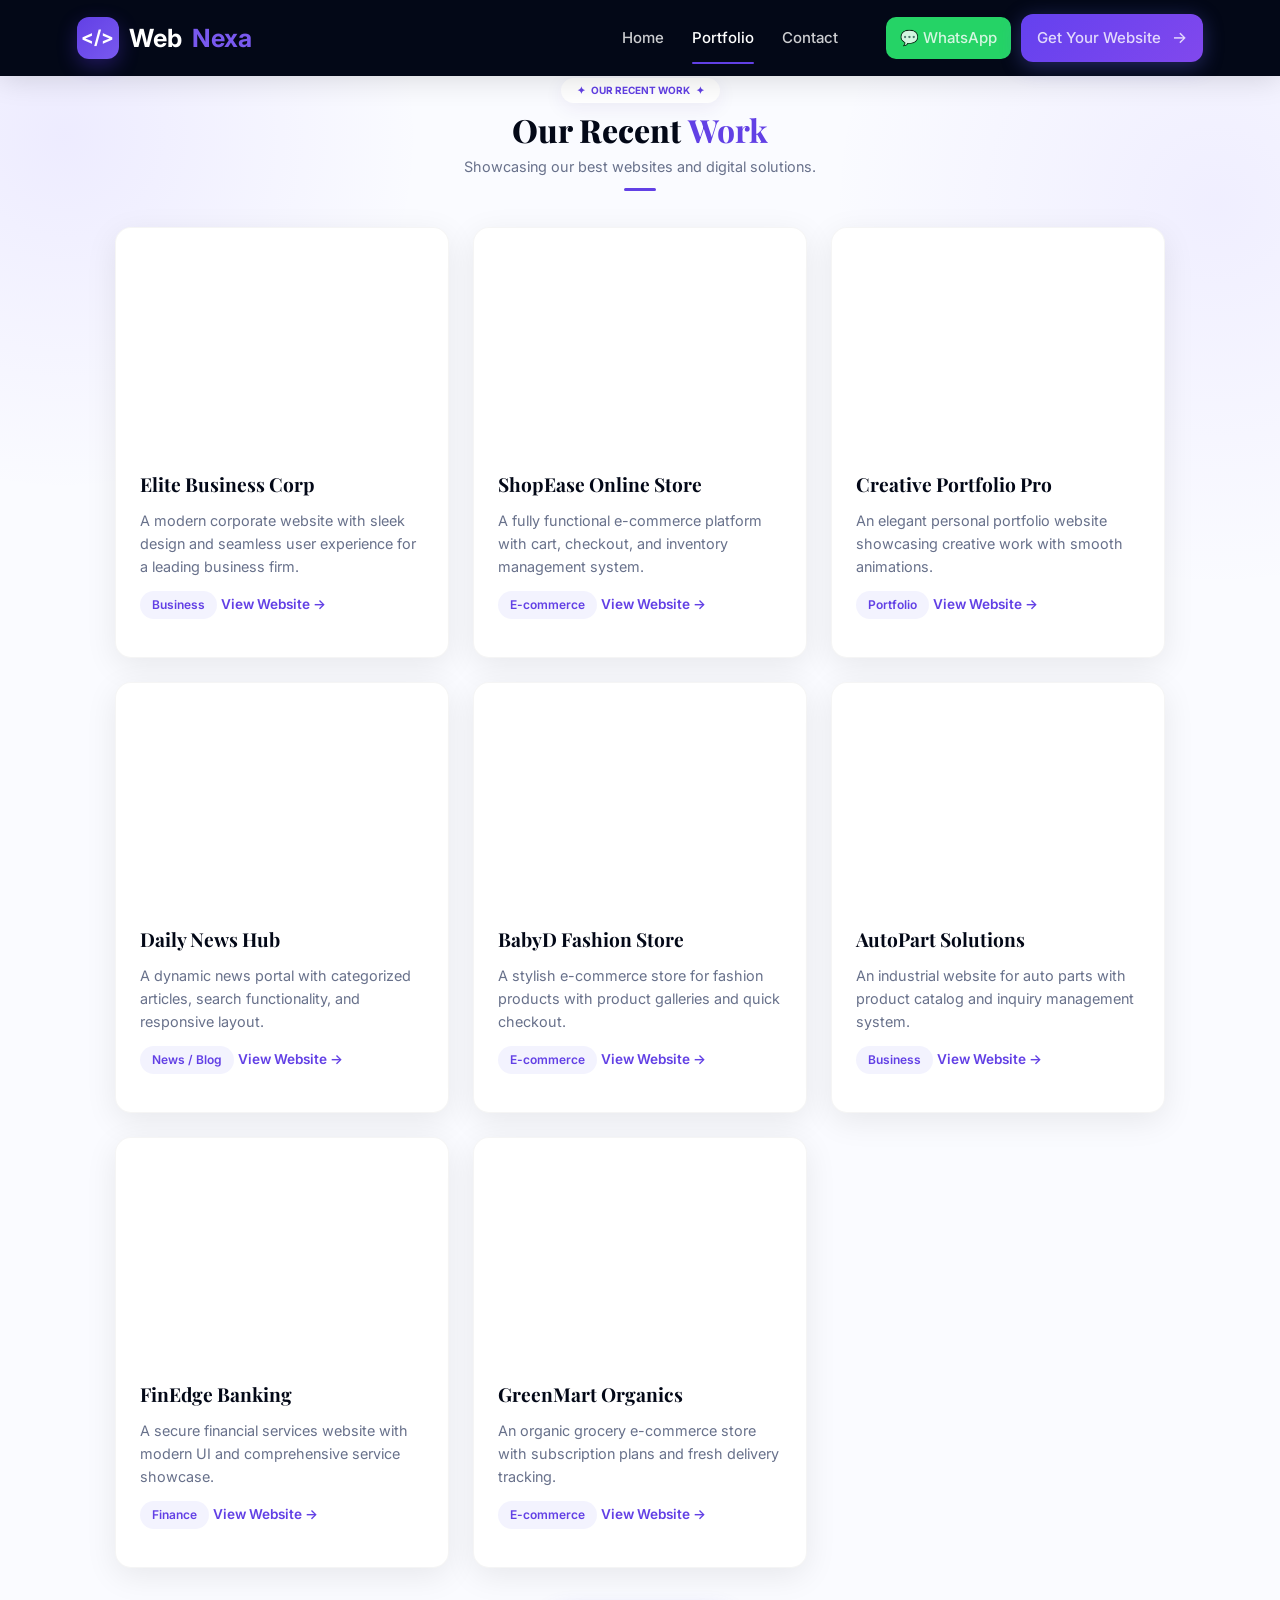
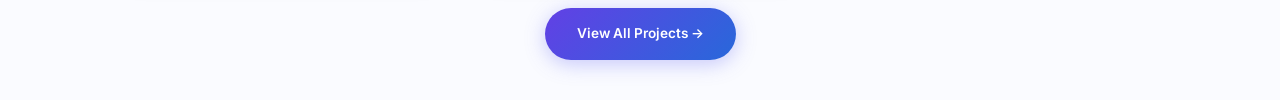
==== portfolio.html @ 361fc999 "Add pricing page and resolve conflicts" ====
<!DOCTYPE html>
<html lang="en">
<head>
    <meta charset="UTF-8">
    <meta name="viewport" content="width=device-width, initial-scale=1.0">
    <title>WebNexa — Portfolio</title>
    <link rel="stylesheet" href="css/home.css">
    <link rel="preconnect" href="https://fonts.googleapis.com">
    <link rel="preconnect" href="https://fonts.gstatic.com" crossorigin>
    <link href="https://fonts.googleapis.com/css2?family=Playfair+Display:wght@400;500;600;700;800;900&family=Inter:wght@300;400;500;600;700&display=swap" rel="stylesheet">
    <link rel="stylesheet" href="https://cdnjs.cloudflare.com/ajax/libs/font-awesome/6.5.1/css/all.min.css">
</head>
<body>

<!-- ================= NAVBAR ================= -->
<header class="navbar">
    <a href="index.html" class="logo" aria-label="WebNexa Home">
        <div class="logo-icon">&lt;/&gt;</div>
        <span class="logo-white">Web</span><span class="logo-purple">Nexa</span>
    </a>

    <button class="mobile-toggle" id="mobileToggle" aria-label="Toggle menu" aria-expanded="false">
        <span></span>
        <span></span>
        <span></span>
    </button>

    <nav aria-label="Main navigation" id="mainNav">
        <a href="index.html">Home</a>
        <a href="portfolio.html" class="active">Portfolio</a>
        <a href="index.html#contact">Contact</a>
        
        <div class="nav-actions">
            <a href="https://wa.me/923008932525" class="whatsapp-btn" target="_blank" rel="noopener noreferrer">💬 WhatsApp</a>
            <a href="requirements.html" class="talk-btn">Get Your Website <span>→</span></a>
        </div>
    </nav>
</header> 

<div class="mobile-bottom-bar">
    <a href="https://wa.me/923008932525" class="mobile-bar-btn whatsapp" target="_blank" rel="noopener noreferrer">💬 WhatsApp</a>
    <a href="requirements.html" class="mobile-bar-btn get-started">Get Started <span>→</span></a>
</div>

<!-- ================= PORTFOLIO ================= -->
<main class="portfolio-page" id="portfolio">

    <!-- ================= PORTFOLIO HERO ================= -->
    <section class="portfolio-hero">
        <div class="offer">
            <span>✦</span> OUR RECENT WORK <span>✦</span>
        </div>
        <h1>
            Our Recent <strong>Work</strong>
        </h1>
        <p>
            Showcasing our best websites and digital solutions.
        </p>
        <div class="heading-line"></div>
    </section>

    <!-- ================= PORTFOLIO GRID ================= -->
    <section class="portfolio-section">
        <div class="portfolio-grid">

            <!-- Project 1 -->
            <div class="portfolio-card">
                <div class="portfolio-image business-mockup">
                    <div class="site-homepage">
                        <div class="site-header">
                            <div class="site-logo-text"></div>
                            <div class="site-nav">
                                <span></span><span></span><span></span>
                            </div>
                        </div>
                        <div class="site-hero">
                            <div class="site-hero-tag"></div>
                            <div class="site-hero-title"></div>
                            <div class="site-hero-sub"></div>
                            <div class="site-hero-btns">
                                <div class="site-btn primary"></div>
                                <div class="site-btn outline"></div>
                            </div>
                        </div>
                        <div class="site-grid-3">
                            <div class="site-card">
                                <div class="site-card-icon"></div>
                                <div class="site-line"></div>
                                <div class="site-line short"></div>
                            </div>
                            <div class="site-card">
                                <div class="site-card-icon"></div>
                                <div class="site-line"></div>
                                <div class="site-line short"></div>
                            </div>
                            <div class="site-card">
                                <div class="site-card-icon"></div>
                                <div class="site-line"></div>
                                <div class="site-line short"></div>
                            </div>
                        </div>
                    </div>
                </div>
                <div class="portfolio-info">
                    <h3>Elite Business Corp</h3>
                    <p>A modern corporate website with sleek design and seamless user experience for a leading business firm.</p>
                    <span class="portfolio-category">Business</span>
                    <a href="#" class="portfolio-link-btn">View Website →</a>
                </div>
            </div>

            <!-- Project 2 -->
            <div class="portfolio-card">
                <div class="portfolio-image ecommerce-mockup">
                    <div class="site-homepage">
                        <div class="site-header">
                            <div class="site-logo-text"></div>
                            <div class="site-nav">
                                <span></span><span></span><span></span>
                            </div>
                        </div>
                        <div class="site-hero">
                            <div class="site-hero-tag"></div>
                            <div class="site-hero-title"></div>
                            <div class="site-hero-sub"></div>
                            <div class="site-hero-btns">
                                <div class="site-btn primary"></div>
                                <div class="site-btn outline"></div>
                            </div>
                        </div>
                        <div class="site-grid-3">
                            <div class="site-card">
                                <div class="site-card-icon"></div>
                                <div class="site-line"></div>
                                <div class="site-line short"></div>
                            </div>
                            <div class="site-card">
                                <div class="site-card-icon"></div>
                                <div class="site-line"></div>
                                <div class="site-line short"></div>
                            </div>
                            <div class="site-card">
                                <div class="site-card-icon"></div>
                                <div class="site-line"></div>
                                <div class="site-line short"></div>
                            </div>
                        </div>
                    </div>
                </div>
                <div class="portfolio-info">
                    <h3>ShopEase Online Store</h3>
                    <p>A fully functional e-commerce platform with cart, checkout, and inventory management system.</p>
                    <span class="portfolio-category">E-commerce</span>
                    <a href="#" class="portfolio-link-btn">View Website →</a>
                </div>
            </div>

            <!-- Project 3 -->
            <div class="portfolio-card">
                <div class="portfolio-image portfolio-mockup">
                    <div class="site-homepage">
                        <div class="site-header">
                            <div class="site-logo-text"></div>
                            <div class="site-nav">
                                <span></span><span></span><span></span>
                            </div>
                        </div>
                        <div class="site-hero">
                            <div class="site-hero-tag"></div>
                            <div class="site-hero-title"></div>
                            <div class="site-hero-sub"></div>
                            <div class="site-hero-btns">
                                <div class="site-btn primary"></div>
                                <div class="site-btn outline"></div>
                            </div>
                        </div>
                        <div class="site-grid-3">
                            <div class="site-card">
                                <div class="site-card-icon"></div>
                                <div class="site-line"></div>
                                <div class="site-line short"></div>
                            </div>
                            <div class="site-card">
                                <div class="site-card-icon"></div>
                                <div class="site-line"></div>
                                <div class="site-line short"></div>
                            </div>
                            <div class="site-card">
                                <div class="site-card-icon"></div>
                                <div class="site-line"></div>
                                <div class="site-line short"></div>
                            </div>
                        </div>
                    </div>
                </div>
                <div class="portfolio-info">
                    <h3>Creative Portfolio Pro</h3>
                    <p>An elegant personal portfolio website showcasing creative work with smooth animations.</p>
                    <span class="portfolio-category">Portfolio</span>
                    <a href="#" class="portfolio-link-btn">View Website →</a>
                </div>
            </div>

            <!-- Project 4 -->
            <div class="portfolio-card">
                <div class="portfolio-image news-mockup">
                    <div class="site-homepage">
                        <div class="site-header">
                            <div class="site-logo-text"></div>
                            <div class="site-nav">
                                <span></span><span></span><span></span>
                            </div>
                        </div>
                        <div class="site-hero">
                            <div class="site-hero-tag"></div>
                            <div class="site-hero-title"></div>
                            <div class="site-hero-sub"></div>
                            <div class="site-hero-btns">
                                <div class="site-btn primary"></div>
                                <div class="site-btn outline"></div>
                            </div>
                        </div>
                        <div class="site-grid-3">
                            <div class="site-card">
                                <div class="site-card-icon"></div>
                                <div class="site-line"></div>
                                <div class="site-line short"></div>
                            </div>
                            <div class="site-card">
                                <div class="site-card-icon"></div>
                                <div class="site-line"></div>
                                <div class="site-line short"></div>
                            </div>
                            <div class="site-card">
                                <div class="site-card-icon"></div>
                                <div class="site-line"></div>
                                <div class="site-line short"></div>
                            </div>
                        </div>
                    </div>
                </div>
                <div class="portfolio-info">
                    <h3>Daily News Hub</h3>
                    <p>A dynamic news portal with categorized articles, search functionality, and responsive layout.</p>
                    <span class="portfolio-category">News / Blog</span>
                    <a href="#" class="portfolio-link-btn">View Website →</a>
                </div>
            </div>

            <!-- Project 5 -->
            <div class="portfolio-card">
                <div class="portfolio-image store-mockup">
                    <div class="site-homepage">
                        <div class="site-header">
                            <div class="site-logo-text"></div>
                            <div class="site-nav">
                                <span></span><span></span><span></span>
                            </div>
                        </div>
                        <div class="site-hero">
                            <div class="site-hero-tag"></div>
                            <div class="site-hero-title"></div>
                            <div class="site-hero-sub"></div>
                            <div class="site-hero-btns">
                                <div class="site-btn primary"></div>
                                <div class="site-btn outline"></div>
                            </div>
                        </div>
                        <div class="site-grid-3">
                            <div class="site-card">
                                <div class="site-card-icon"></div>
                                <div class="site-line"></div>
                                <div class="site-line short"></div>
                            </div>
                            <div class="site-card">
                                <div class="site-card-icon"></div>
                                <div class="site-line"></div>
                                <div class="site-line short"></div>
                            </div>
                            <div class="site-card">
                                <div class="site-card-icon"></div>
                                <div class="site-line"></div>
                                <div class="site-line short"></div>
                            </div>
                        </div>
                    </div>
                </div>
                <div class="portfolio-info">
                    <h3>BabyD Fashion Store</h3>
                    <p>A stylish e-commerce store for fashion products with product galleries and quick checkout.</p>
                    <span class="portfolio-category">E-commerce</span>
                    <a href="#" class="portfolio-link-btn">View Website →</a>
                </div>
            </div>

            <!-- Project 6 -->
            <div class="portfolio-card">
                <div class="portfolio-image carpart-mockup">
                    <div class="site-homepage">
                        <div class="site-header">
                            <div class="site-logo-text"></div>
                            <div class="site-nav">
                                <span></span><span></span><span></span>
                            </div>
                        </div>
                        <div class="site-hero">
                            <div class="site-hero-tag"></div>
                            <div class="site-hero-title"></div>
                            <div class="site-hero-sub"></div>
                            <div class="site-hero-btns">
                                <div class="site-btn primary"></div>
                                <div class="site-btn outline"></div>
                            </div>
                        </div>
                        <div class="site-grid-3">
                            <div class="site-card">
                                <div class="site-card-icon"></div>
                                <div class="site-line"></div>
                                <div class="site-line short"></div>
                            </div>
                            <div class="site-card">
                                <div class="site-card-icon"></div>
                                <div class="site-line"></div>
                                <div class="site-line short"></div>
                            </div>
                            <div class="site-card">
                                <div class="site-card-icon"></div>
                                <div class="site-line"></div>
                                <div class="site-line short"></div>
                            </div>
                        </div>
                    </div>
                </div>
                <div class="portfolio-info">
                    <h3>AutoPart Solutions</h3>
                    <p>An industrial website for auto parts with product catalog and inquiry management system.</p>
                    <span class="portfolio-category">Business</span>
                    <a href="#" class="portfolio-link-btn">View Website →</a>
                </div>
            </div>

            <!-- Project 7 -->
            <div class="portfolio-card">
                <div class="portfolio-image business-mockup">
                    <div class="site-homepage">
                        <div class="site-header">
                            <div class="site-logo-text"></div>
                            <div class="site-nav">
                                <span></span><span></span><span></span>
                            </div>
                        </div>
                        <div class="site-hero">
                            <div class="site-hero-tag"></div>
                            <div class="site-hero-title"></div>
                            <div class="site-hero-sub"></div>
                            <div class="site-hero-btns">
                                <div class="site-btn primary"></div>
                                <div class="site-btn outline"></div>
                            </div>
                        </div>
                        <div class="site-grid-3">
                            <div class="site-card">
                                <div class="site-card-icon"></div>
                                <div class="site-line"></div>
                                <div class="site-line short"></div>
                            </div>
                            <div class="site-card">
                                <div class="site-card-icon"></div>
                                <div class="site-line"></div>
                                <div class="site-line short"></div>
                            </div>
                            <div class="site-card">
                                <div class="site-card-icon"></div>
                                <div class="site-line"></div>
                                <div class="site-line short"></div>
                            </div>
                        </div>
                    </div>
                </div>
                <div class="portfolio-info">
                    <h3>FinEdge Banking</h3>
                    <p>A secure financial services website with modern UI and comprehensive service showcase.</p>
                    <span class="portfolio-category">Finance</span>
                    <a href="#" class="portfolio-link-btn">View Website →</a>
                </div>
            </div>

            <!-- Project 8 -->
            <div class="portfolio-card">
                <div class="portfolio-image ecommerce-mockup">
                    <div class="site-homepage">
                        <div class="site-header">
                            <div class="site-logo-text"></div>
                            <div class="site-nav">
                                <span></span><span></span><span></span>
                            </div>
                        </div>
                        <div class="site-hero">
                            <div class="site-hero-tag"></div>
                            <div class="site-hero-title"></div>
                            <div class="site-hero-sub"></div>
                            <div class="site-hero-btns">
                                <div class="site-btn primary"></div>
                                <div class="site-btn outline"></div>
                            </div>
                        </div>
                        <div class="site-grid-3">
                            <div class="site-card">
                                <div class="site-card-icon"></div>
                                <div class="site-line"></div>
                                <div class="site-line short"></div>
                            </div>
                            <div class="site-card">
                                <div class="site-card-icon"></div>
                                <div class="site-line"></div>
                                <div class="site-line short"></div>
                            </div>
                            <div class="site-card">
                                <div class="site-card-icon"></div>
                                <div class="site-line"></div>
                                <div class="site-line short"></div>
                            </div>
                        </div>
                    </div>
                </div>
                <div class="portfolio-info">
                    <h3>GreenMart Organics</h3>
                    <p>An organic grocery e-commerce store with subscription plans and fresh delivery tracking.</p>
                    <span class="portfolio-category">E-commerce</span>
                    <a href="#" class="portfolio-link-btn">View Website →</a>
                </div>
            </div>

        </div>

        <!-- ================= VIEW ALL PROJECTS ================= -->
        <div class="view-all-wrapper">
            <a href="#" class="view-all-btn">View All Projects →</a>
        </div>
    </section>

</main>

<script>
    const mobileToggle = document.getElementById('mobileToggle');
    const mainNav = document.getElementById('mainNav');
    
    if (mobileToggle && mainNav) {
        mobileToggle.addEventListener('click', function() {
            const isOpen = mainNav.classList.toggle('open');
            mobileToggle.classList.toggle('active');
            mobileToggle.setAttribute('aria-expanded', String(isOpen));
            document.body.classList.toggle('menu-open', isOpen);
        });
        
        mainNav.querySelectorAll('a').forEach(function(link) {
            link.addEventListener('click', function() {
                mainNav.classList.remove('open');
                mobileToggle.classList.remove('active');
                mobileToggle.setAttribute('aria-expanded', 'false');
                document.body.classList.remove('menu-open');
            });
        });
        
        document.addEventListener('keydown', function(e) {
            if (e.key === 'Escape' && mainNav.classList.contains('open')) {
                mainNav.classList.remove('open');
                mobileToggle.classList.remove('active');
                mobileToggle.setAttribute('aria-expanded', 'false');
                document.body.classList.remove('menu-open');
            }
        });
    }
</script>

</body>
</html>
---- css/home.css ----
/* ================= RESET ================= */
* {
    margin: 0;
    padding: 0;
    box-sizing: border-box;
}

:root {
    --primary: #030817;
    --primary-light: #0f2847;
    --purple: #6240e5;
    --purple-light: #7959ef;
    --blue: #2868da;
    --blue-light: #48cae4;
    --green: #2bb26a;
    --green-light: #34d399;
    --orange: #f28b19;
    --orange-light: #fbbf24;
    --white: #ffffff;
    --off-white: #f8f9fa;
    --text: #10172d;
    --text-light: #68718b;
    --text-muted: #adb5bd;
    --bg: #f9faff;
    --card-bg: rgba(255, 255, 255, 0.85);
    --shadow: 0 8px 32px rgba(0, 0, 0, 0.08);
    --shadow-lg: 0 20px 60px rgba(0, 0, 0, 0.12);
    --radius: 16px;
    --radius-sm: 10px;
    --transition: all 0.3s cubic-bezier(0.4, 0, 0.2, 1);
    --font-heading: 'Playfair Display', Georgia, serif;
    --font-body: 'Inter', -apple-system, BlinkMacSystemFont, sans-serif;
}

html {
    scroll-behavior: smooth;
    scroll-padding-top: 76px;
}

body {
    font-family: var(--font-body);
    color: var(--text);
    background: var(--bg);
    line-height: 1.7;
    overflow-x: hidden;
    -webkit-font-smoothing: antialiased;
}

/* ================= NAVBAR ================= */
.navbar {
    position: fixed;
    top: 0;
    left: 0;
    right: 0;
    z-index: 1000;
    height: 76px;
    background: var(--primary);
    display: flex;
    align-items: center;
    justify-content: space-between;
    padding: 0 6%;
    box-shadow: 0 2px 30px rgba(0, 0, 0, 0.15);
}

.logo {
    display: flex;
    align-items: center;
    font-size: 25px;
    font-weight: 700;
    color: var(--white);
    text-decoration: none;
    gap: 10px;
}

.logo-icon {
    width: 42px;
    height: 42px;
    border-radius: 12px;
    display: flex;
    align-items: center;
    justify-content: center;
    color: var(--white);
    font-size: 19px;
    font-weight: 700;
    background: linear-gradient(135deg, var(--purple), var(--purple-light));
    box-shadow: 0 7px 20px rgba(100, 60, 255, 0.3);
}

.logo-white {
    color: var(--white);
}

.logo-purple {
    color: var(--purple-light);
}

.navbar nav {
    display: flex;
    align-items: center;
    gap: 28px;
    height: 100%;
}

.navbar nav a {
    position: relative;
    height: 100%;
    display: flex;
    align-items: center;
    color: rgba(255, 255, 255, 0.8);
    text-decoration: none;
    font-size: 15px;
    font-weight: 500;
    transition: var(--transition);
}

.navbar nav a:hover,
.navbar nav a.active {
    color: var(--white);
}

.navbar nav a.active::after {
    content: '';
    position: absolute;
    bottom: 12px;
    left: 0;
    width: 100%;
    height: 2px;
    background: var(--purple);
    border-radius: 2px;
}

.talk-btn {
    display: inline-flex;
    align-items: center;
    gap: 6px;
    border: none;
    padding: 10px 16px;
    border-radius: 12px;
    color: var(--white);
    background: linear-gradient(135deg, #6441ef, #8148ed);
    font-size: 13px;
    font-weight: 600;
    cursor: pointer;
    text-decoration: none;
    transition: var(--transition);
    box-shadow: 0 4px 20px rgba(99, 102, 241, 0.35);
}

.talk-btn:hover {
    transform: translateY(-2px);
    box-shadow: 0 8px 30px rgba(99, 102, 241, 0.5);
}

.talk-btn span {
    font-size: 16px;
    margin-left: 5px;
}

.mobile-toggle {
    display: none;
    flex-direction: column;
    justify-content: center;
    gap: 5px;
    width: 30px;
    height: 30px;
    background: none;
    border: none;
    cursor: pointer;
    padding: 0;
    z-index: 1001;
}

.mobile-toggle span {
    display: block;
    width: 100%;
    height: 2px;
    background: var(--white);
    border-radius: 2px;
    transition: var(--transition);
}

.mobile-toggle.active span:nth-child(1) {
    transform: rotate(45deg) translate(5px, 5px);
}

.mobile-toggle.active span:nth-child(2) {
    opacity: 0;
}

.mobile-toggle.active span:nth-child(3) {
    transform: rotate(-45deg) translate(5px, -5px);
}

.nav-actions {
    display: flex;
    align-items: center;
    gap: 10px;
    margin-left: 20px;
}

.whatsapp-btn {
    display: inline-flex;
    align-items: center;
    gap: 5px;
    padding: 8px 14px;
    border-radius: 10px;
    color: var(--white);
    background: #25D366;
    font-size: 13px;
    font-weight: 600;
    text-decoration: none;
    transition: var(--transition);
}

.whatsapp-btn:hover {
    background: #1ebc57;
    transform: translateY(-2px);
}

/* ================= HOME / HERO ================= */
.home {
    min-height: calc(100vh - 76px);
    padding: 15px 9% 20px;
    background:
        radial-gradient(circle at 5% 8%, rgba(110, 80, 255, .09), transparent 18%),
        radial-gradient(circle at 95% 12%, rgba(120, 90, 255, .08), transparent 20%),
        #fafbff;
}

/* ================= HERO TITLE ================= */
.hero-title {
    text-align: center;
    margin-bottom: 16px;
    padding: 60px 0 20px;
}

.offer {
    display: inline-block;
    padding: 4px 12px;
    border-radius: 20px;
    background: var(--white);
    color: var(--purple);
    font-size: 10px;
    font-weight: bold;
    box-shadow: 0 5px 20px rgba(50, 30, 130, .07);
    margin-bottom: 8px;
}

.offer span {
    margin: 0 4px;
}

.hero-title h1 {
    font-family: var(--font-heading);
    font-size: clamp(1.4rem, 3vw, 2rem);
    font-weight: 800;
    color: var(--primary);
    line-height: 1.2;
    margin-bottom: 6px;
}

.hero-title h1 strong {
    color: var(--purple);
}

.hero-title p {
    color: var(--text-light);
    font-size: 0.9rem;
    max-width: 450px;
    margin: 0 auto;
}

.heading-line {
    width: 32px;
    height: 3px;
    background: var(--purple);
    margin: 8px auto 0;
    border-radius: 10px;
}

/* ================= TIMELINE ================= */
.timeline {
    max-width: 1080px;
    margin: auto;
    position: relative;
    padding-bottom: 20px;
}

.timeline::before {
    content: '';
    position: absolute;
    top: 0;
    bottom: 0;
    left: 50%;
    width: 2px;
    background: #e1e3ef;
    transform: translateX(-50%);
}

/* ================= SERVICE ROW ================= */
.service-row {
    min-height: 120px;
    display: grid;
    grid-template-columns: 1fr 1fr;
    align-items: center;
    position: relative;
    border-bottom: 1px solid #e5e7ef;
}

.service-row:last-child {
    border-bottom: none;
}

/* ================= VISUAL SIDE ================= */
.visual {
    height: 110px;
    display: flex;
    align-items: center;
    justify-content: center;
    position: relative;
    margin: 6px 25px;
    border-radius: 60px;
}

.purple-visual {
    background: linear-gradient(135deg, #f1edff, #ebe7ff);
}

.blue-visual {
    background: linear-gradient(135deg, #eef5ff, #e9efff);
}

.green-visual {
    background: linear-gradient(135deg, #edfaf3, #e6f8ee);
}

.orange-visual {
    background: linear-gradient(135deg, #fff5e9, #fff0df);
}

/* ================= SERVICE TEXT ================= */
.service-text {
    padding: 15px 25px;
}

.number {
    display: block;
    font-size: 13px;
    font-weight: bold;
    margin-bottom: 4px;
}

.purple {
    color: var(--purple);
}

.blue {
    color: var(--blue);
}

.green {
    color: var(--green);
}

.orange {
    color: var(--orange);
}

.service-text h2 {
    font-family: var(--font-heading);
    font-size: clamp(1.1rem, 2vw, 1.3rem);
    font-weight: 700;
    color: var(--primary);
    margin-bottom: 4px;
}

.service-text p {
    max-width: 380px;
    color: var(--text-light);
    font-size: 0.85rem;
    line-height: 1.6;
    margin-bottom: 8px;
}

/* ================= TAGS ================= */
.tags {
    display: flex;
    flex-wrap: wrap;
    gap: 6px;
}

.tags span {
    padding: 4px 8px;
    border-radius: 6px;
    background: #f0edff;
    color: var(--purple);
    font-size: 0.7rem;
    font-weight: 600;
}

.blue-tags span {
    background: #edf4ff;
    color: var(--blue);
}

.green-tags span {
    background: #eaf8ef;
    color: var(--green);
}

.orange-tags span {
    background: #fff2e4;
    color: var(--orange);
}

/* ================= CENTER ICONS ================= */
.timeline-icon {
    position: absolute;
    left: 50%;
    top: 50%;
    transform: translate(-50%, -50%);
    width: 44px;
    height: 44px;
    border-radius: 50%;
    display: flex;
    align-items: center;
    justify-content: center;
    color: var(--white);
    font-size: 16px;
    border: 5px solid #fafbff;
    z-index: 5;
}

.purple-icon {
    background: var(--purple);
    box-shadow: 0 0 0 2px #d9d1ff;
}

.blue-icon {
    background: var(--blue);
}

.green-icon {
    background: var(--green);
}

.orange-icon {
    background: var(--orange);
}

/* ================= LAPTOP ILLUSTRATION ================= */
.laptop {
    width: 140px;
    height: 80px;
    position: relative;
    background: #10162d;
    border: 5px solid var(--purple-light);
    border-radius: 8px;
    transform: perspective(500px) rotateX(2deg);
    box-shadow: 0 10px 20px rgba(65, 40, 150, 0.22);
}

.screen {
    padding: 10px;
}

.line {
    height: 4px;
    margin-bottom: 6px;
    border-radius: 4px;
    background: var(--orange-light);
}

.line.yellow {
    width: 50px;
}

.line.purple-line {
    width: 85px;
    background: var(--purple-light);
}

.line.white-line {
    width: 70px;
    background: #c2c6d9;
}

.line.small {
    width: 40px;
}

.laptop-base {
    position: absolute;
    width: 155px;
    height: 7px;
    left: -14px;
    bottom: -14px;
    background: #5e38c8;
    border-radius: 6px;
}

.react-icon {
    position: absolute;
    right: -25px;
    top: -22px;
    width: 34px;
    height: 34px;
    display: flex;
    align-items: center;
    justify-content: center;
    border-radius: 7px;
    background: var(--purple);
    color: var(--white);
    font-size: 18px;
    box-shadow: 0 5px 12px rgba(80, 45, 200, 0.25);
}

.js-icon {
    position: absolute;
    right: -14px;
    bottom: -18px;
    width: 28px;
    height: 28px;
    display: flex;
    align-items: center;
    justify-content: center;
    background: var(--orange-light);
    color: #222;
    font-weight: bold;
    border-radius: 6px;
    font-size: 10px;
}

/* ================= API ILLUSTRATION ================= */
.api-card {
    width: 80px;
    height: 80px;
    background: var(--white);
    border-radius: 10px;
    display: flex;
    flex-direction: column;
    justify-content: center;
    align-items: center;
    box-shadow: 0 8px 20px rgba(70, 90, 150, 0.15);
    z-index: 2;
}

.api-title {
    font-size: 18px;
    font-weight: bold;
    color: var(--purple);
    margin-bottom: 6px;
}

.api-line {
    width: 45px;
    height: 4px;
    background: #e4e6f2;
    border-radius: 4px;
    margin: 2px;
}

.api-line.short {
    width: 30px;
}

.api-cloud {
    position: absolute;
    width: 32px;
    height: 32px;
    display: flex;
    align-items: center;
    justify-content: center;
    background: var(--white);
    border-radius: 8px;
    color: var(--blue);
    box-shadow: 0 6px 15px rgba(70, 90, 150, 0.12);
    z-index: 3;
    font-size: 0.9rem;
}

.cloud-one {
    left: 24%;
    top: 20%;
}

.cloud-two {
    left: 24%;
    bottom: 20%;
}

.cloud-three {
    right: 24%;
    top: 20%;
}

.cloud-four {
    right: 24%;
    bottom: 20%;
}

/* ================= SECURITY ILLUSTRATION ================= */
.security-window {
    width: 160px;
    height: 90px;
    position: relative;
    background: var(--white);
    border-radius: 6px;
    box-shadow: 0 8px 20px rgba(40, 120, 75, 0.12);
}

.window-top {
    height: 20px;
    background: #dff2e7;
    border-radius: 6px 6px 0 0;
    display: flex;
    align-items: center;
    gap: 4px;
    padding-left: 7px;
}

.window-top i {
    width: 5px;
    height: 5px;
    border-radius: 50%;
    background: #4fc485;
}

.window-content {
    width: 60px;
    height: 35px;
    margin: 16px;
    border-radius: 4px;
    background: #eaf7ef;
}

.shield {
    position: absolute;
    width: 70px;
    height: 80px;
    right: 22px;
    top: 16px;
    background: linear-gradient(145deg, #6ddd9d, #20a961);
    clip-path: polygon(50% 0%, 90% 17%, 84% 65%, 50% 100%, 16% 65%, 10% 17%);
    display: flex;
    align-items: center;
    justify-content: center;
    font-size: 22px;
    box-shadow: 0 8px 20px rgba(30, 170, 100, 0.2);
}

.check {
    position: absolute;
    right: 4px;
    bottom: 5px;
    width: 26px;
    height: 26px;
    border-radius: 50%;
    display: flex;
    align-items: center;
    justify-content: center;
    background: #3dc77a;
    color: var(--white);
    font-weight: bold;
    font-size: 0.85rem;
}

/* ================= SERVER ILLUSTRATION ================= */
.server-box {
    display: flex;
    flex-direction: column;
    gap: 5px;
    width: 90px;
}

.server {
    height: 18px;
    border-radius: 4px;
    background: linear-gradient(90deg, #e39a50, #f2b36c);
    box-shadow: 0 3px 8px rgba(200, 120, 40, 0.15);
}

.growth-arrow {
    position: absolute;
    right: 18%;
    bottom: 20%;
    font-size: 32px;
    color: var(--orange);
    font-weight: bold;
}

.cloud {
    position: absolute;
    top: 15%;
    right: 22%;
    font-size: 32px;
    color: var(--orange-light);
}

/* ================= CTA ================= */
.cta {
    max-width: 1080px;
    min-height: 70px;
    margin: 10px auto 0;
    padding: 14px 40px;
    border-radius: 14px;
    display: flex;
    align-items: center;
    justify-content: space-between;
    color: var(--white);
    background:
        radial-gradient(circle at 10% 50%, rgba(125, 80, 255, 0.5), transparent 25%),
        linear-gradient(100deg, #11184d, #4927bd);
    box-shadow: 0 8px 25px rgba(45, 25, 130, 0.2);
}

.cta-left {
    display: flex;
    align-items: center;
    gap: 14px;
}

.rocket {
    width: 40px;
    height: 40px;
    border-radius: 50%;
    display: flex;
    align-items: center;
    justify-content: center;
    background: var(--purple);
    font-size: 18px;
}

.cta h3 {
    font-family: var(--font-heading);
    font-size: 1.1rem;
    margin-bottom: 2px;
}

.cta p {
    font-size: 0.85rem;
    color: rgba(255, 255, 255, 0.7);
}

.cta .talk-btn {
    background: var(--white);
    color: var(--primary);
    font-weight: bold;
    box-shadow: none;
    padding: 10px 18px;
    font-size: 12px;
}

.cta .talk-btn:hover {
    transform: translateY(-2px);
    box-shadow: 0 6px 20px rgba(0, 0, 0, 0.15);
}

/* ================= FOOTER ================= */
.footer {
    background: var(--primary);
    color: rgba(255, 255, 255, 0.7);
    padding: 40px 0 0;
    margin-top: 40px;
}

.footer-grid {
    max-width: 1200px;
    margin: 0 auto;
    padding: 0 24px;
    display: grid;
    grid-template-columns: 1fr;
    gap: 24px;
    padding-bottom: 32px;
}

.footer-brand .logo {
    margin-bottom: 10px;
}

.footer-desc {
    font-size: 0.85rem;
    line-height: 1.6;
    margin-bottom: 12px;
}

.footer-social {
    display: flex;
    gap: 8px;
}

.footer-social a {
    width: 32px;
    height: 32px;
    border-radius: 50%;
    background: rgba(255, 255, 255, 0.08);
    display: flex;
    align-items: center;
    justify-content: center;
    color: rgba(255, 255, 255, 0.6);
    transition: var(--transition);
    text-decoration: none;
    font-size: 0.85rem;
}

.footer-social a:hover {
    background: var(--purple);
    color: var(--white);
    transform: translateY(-2px);
}

.footer-links h4,
.footer-contact h4 {
    color: var(--white);
    font-size: 0.95rem;
    margin-bottom: 14px;
    font-family: var(--font-body);
    font-weight: 600;
}

.footer-links ul {
    list-style: none;
}

.footer-links li {
    margin-bottom: 6px;
}

.footer-links a {
    font-size: 0.85rem;
    color: rgba(255, 255, 255, 0.7);
    text-decoration: none;
    transition: var(--transition);
}

.footer-links a:hover {
    color: var(--purple);
    padding-left: 4px;
}

.contact-item {
    display: flex;
    align-items: flex-start;
    gap: 8px;
    margin-bottom: 10px;
    font-size: 0.85rem;
}

.contact-item i {
    color: var(--purple);
    margin-top: 3px;
    flex-shrink: 0;
    font-size: 0.8rem;
}

.footer-bottom {
    max-width: 1200px;
    margin: 0 auto;
    padding: 14px 24px;
    border-top: 1px solid rgba(255, 255, 255, 0.08);
    display: flex;
    justify-content: space-between;
    align-items: center;
    font-size: 0.8rem;
}

.footer-bottom-links {
    display: flex;
    gap: 16px;
}

.footer-bottom-links a {
    color: rgba(255, 255, 255, 0.7);
    text-decoration: none;
    transition: var(--transition);
}

.footer-bottom-links a:hover {
    color: var(--purple);
}

.mobile-bottom-bar {
    display: none;
    position: fixed;
    bottom: 0;
    left: 0;
    right: 0;
    background: var(--primary);
    padding: 8px 16px;
    gap: 8px;
    z-index: 999;
    box-shadow: 0 -2px 20px rgba(0, 0, 0, 0.15);
}

.mobile-bar-btn {
    flex: 1;
    display: inline-flex;
    align-items: center;
    justify-content: center;
    gap: 5px;
    padding: 10px;
    border-radius: 10px;
    color: var(--white);
    font-size: 13px;
    font-weight: 600;
    text-decoration: none;
    transition: var(--transition);
}

.mobile-bar-btn.whatsapp {
    background: #25D366;
}

.mobile-bar-btn.get-started {
    background: linear-gradient(135deg, #6441ef, #8148ed);
}

/* ================= HOVER EFFECTS ================= */
.navbar nav a:hover {
    color: var(--purple-light);
}

.visual {
    transition: .3s ease;
}

.visual:hover {
    transform: translateY(-4px);
}

/* ================= RESPONSIVE - MOBILE FIRST ================= */
@media (max-width: 950px) {
    .navbar {
        padding: 0 25px;
    }

    .navbar nav {
        position: absolute;
        top: 76px;
        left: 0;
        right: 0;
        background: var(--primary);
        flex-direction: column;
        align-items: stretch;
        padding: 20px 25px;
        gap: 0;
        height: auto;
        display: none;
        box-shadow: 0 10px 30px rgba(0, 0, 0, 0.2);
    }

    .navbar nav.open {
        display: flex;
    }

    .navbar nav a {
        width: 100%;
        height: auto;
        padding: 14px 0;
        border-bottom: 1px solid rgba(255, 255, 255, 0.08);
    }

    .navbar nav a:last-of-type {
        border-bottom: none;
    }

    .navbar nav a.active::after {
        display: none;
    }

    .nav-actions {
        display: none;
    }

    .mobile-toggle {
        display: flex;
    }

    .home {
        padding: 30px 25px;
    }

    .timeline::before {
        display: none;
    }

    .service-row {
        display: flex;
        flex-direction: column;
        padding: 30px 0;
    }

    .service-text {
        width: 100%;
        text-align: center;
        padding: 20px;
    }

    .service-text p {
        margin-left: auto;
        margin-right: auto;
    }

    .visual {
        width: 80%;
    }

    .timeline-icon {
        display: none;
    }

    .tags {
        justify-content: center;
    }

    .cta {
        flex-direction: column;
        gap: 20px;
        text-align: center;
        padding: 30px;
    }

    .cta-left {
        flex-direction: column;
    }
}

@media (max-width: 650px) {
    .logo {
        font-size: 21px;
    }

    .home {
        padding: 25px 15px;
    }

    .hero-title h1 {
        font-size: 28px;
    }

    .hero-title p {
        font-size: 14px;
    }

    .visual {
        width: 100%;
        height: 150px;
    }

    .service-text h2 {
        font-size: 21px;
    }

    .cta .talk-btn {
        width: 100%;
        justify-content: center;
    }

    .footer-bottom {
        flex-direction: column;
        gap: 12px;
        text-align: center;
    }

    .mobile-bottom-bar {
        display: flex;
    }

    body {
        padding-bottom: 80px;
    }
}

/* ================= ANIMATIONS ================= */
@keyframes fadeInUp {
    from {
        opacity: 0;
        transform: translateY(30px);
    }
    to {
        opacity: 1;
        transform: translateY(0);
    }
}

.hero-title {
    animation: fadeInUp 1s ease-out;
}

.service-row {
    opacity: 0;
    transform: translateY(30px);
    animation: fadeInUp 0.8s ease-out forwards;
}

.service-row:nth-child(2) {
    animation-delay: 0.2s;
}

.service-row:nth-child(3) {
    animation-delay: 0.4s;
}

.service-row:nth-child(4) {
    animation-delay: 0.6s;
}

.service-row:nth-child(5) {
    animation-delay: 0.8s;
}

.service-row:nth-child(6) {
    animation-delay: 1s;
}

/* ================= PRICING ================= */
.pricing-section {
    max-width: 1200px;
    margin: 0 auto 40px;
    padding: 0 20px;
}

.pricing-grid {
    display: grid;
    grid-template-columns: repeat(4, 1fr);
    gap: 24px;
    align-items: stretch;
}

.pricing-card {
    background: var(--white);
    border-radius: var(--radius);
    padding: 32px 24px;
    box-shadow: var(--shadow);
    border: 1px solid rgba(0, 0, 0, 0.04);
    transition: var(--transition);
    position: relative;
    display: flex;
    flex-direction: column;
}

.pricing-card:hover {
    transform: translateY(-6px);
    box-shadow: var(--shadow-lg);
}

.pricing-card.popular {
    border: 2px solid var(--purple);
    transform: scale(1.02);
}

.pricing-card.popular:hover {
    transform: scale(1.02) translateY(-6px);
}

.popular-badge {
    position: absolute;
    top: -12px;
    left: 50%;
    transform: translateX(-50%);
    background: linear-gradient(135deg, var(--purple), var(--blue));
    color: var(--white);
    padding: 4px 16px;
    border-radius: 50px;
    font-size: 0.75rem;
    font-weight: 600;
    white-space: nowrap;
}

.pricing-header {
    text-align: center;
    margin-bottom: 24px;
}

.pricing-icon {
    width: 56px;
    height: 56px;
    border-radius: 16px;
    display: flex;
    align-items: center;
    justify-content: center;
    margin: 0 auto 16px;
    font-size: 22px;
    color: var(--white);
    background: linear-gradient(135deg, var(--purple), var(--blue));
    box-shadow: 0 8px 20px rgba(99, 102, 241, 0.3);
}

.pricing-header h3 {
    font-family: var(--font-heading);
    font-size: 1.3rem;
    font-weight: 700;
    color: var(--primary);
    margin-bottom: 8px;
}

.pricing-header p {
    color: var(--text-light);
    font-size: 0.85rem;
    line-height: 1.5;
}

.pricing-price {
    text-align: center;
    margin-bottom: 24px;
    padding-bottom: 24px;
    border-bottom: 1px solid #e5e7ef;
}

.pricing-price .currency {
    font-size: 1.2rem;
    font-weight: 600;
    color: var(--text);
    vertical-align: top;
}

.pricing-price .amount {
    font-size: 2.8rem;
    font-weight: 800;
    color: var(--primary);
    line-height: 1;
}

.pricing-price .period {
    font-size: 0.85rem;
    color: var(--text-muted);
    display: block;
    margin-top: 4px;
}

.pricing-features {
    list-style: none;
    margin-bottom: 24px;
    flex-grow: 1;
}

.pricing-features li {
    display: flex;
    align-items: center;
    gap: 10px;
    padding: 8px 0;
    font-size: 0.85rem;
    color: var(--text);
}

.pricing-features li i {
    font-size: 0.75rem;
    width: 16px;
    text-align: center;
    color: var(--green);
}

.pricing-features li i.fa-times {
    color: var(--text-muted);
}

.pricing-features .disabled {
    color: var(--text-muted);
    text-decoration: line-through;
}

.pricing-btn {
    display: inline-flex;
    align-items: center;
    justify-content: center;
    gap: 8px;
    width: 100%;
    padding: 12px 20px;
    border-radius: 12px;
    background: var(--bg);
    color: var(--text);
    font-size: 0.85rem;
    font-weight: 600;
    text-decoration: none;
    transition: var(--transition);
    border: 2px solid transparent;
}

.pricing-btn:hover {
    background: var(--primary);
    color: var(--white);
    transform: translateY(-2px);
}

.pricing-btn.primary {
    background: linear-gradient(135deg, var(--purple), var(--blue));
    color: var(--white);
    box-shadow: 0 4px 20px rgba(99, 102, 241, 0.35);
}

.pricing-btn.primary:hover {
    transform: translateY(-2px);
    box-shadow: 0 8px 30px rgba(99, 102, 241, 0.5);
}

.pricing-btn span {
    margin-left: 4px;
}

/* ================= RESPONSIVE - PRICING ================= */
@media (max-width: 1024px) {
    .pricing-grid {
        grid-template-columns: repeat(2, 1fr);
    }
}

@media (max-width: 768px) {
    .pricing-grid {
        grid-template-columns: 1fr;
        max-width: 420px;
        margin: 0 auto;
    }

    .pricing-card.popular {
        transform: none;
    }

    .pricing-card.popular:hover {
        transform: translateY(-6px);
    }
}

/* ================= ANIMATIONS ================= */
.pricing-card {
    opacity: 0;
    transform: translateY(30px);
    animation: fadeInUp 0.8s ease-out forwards;
}

.pricing-card:nth-child(1) { animation-delay: 0.1s; }
.pricing-card:nth-child(2) { animation-delay: 0.2s; }
.pricing-card:nth-child(3) { animation-delay: 0.3s; }
.pricing-card:nth-child(4) { animation-delay: 0.4s; }

/* ================= PORTFOLIO PAGE ================= */
.portfolio-page {
    min-height: calc(100vh - 76px);
    padding: 15px 9% 20px;
    background:
        radial-gradient(circle at 5% 8%, rgba(110, 80, 255, .09), transparent 18%),
        radial-gradient(circle at 95% 12%, rgba(120, 90, 255, .08), transparent 20%),
        #fafbff;
}

.portfolio-hero {
    text-align: center;
    margin-bottom: 16px;
    padding: 60px 0 20px;
}

.portfolio-hero h1 {
    font-family: var(--font-heading);
    font-size: clamp(1.4rem, 3vw, 2rem);
    font-weight: 800;
    color: var(--primary);
    line-height: 1.2;
    margin-bottom: 6px;
}

.portfolio-hero h1 strong {
    color: var(--purple);
}

.portfolio-hero p {
    color: var(--text-light);
    font-size: 0.9rem;
    max-width: 450px;
    margin: 0 auto;
}

.portfolio-section {
    max-width: 1080px;
    margin: auto;
    padding-bottom: 20px;
}

.portfolio-grid {
    display: grid;
    grid-template-columns: 1fr;
    gap: 24px;
}

.portfolio-card {
    background: var(--white);
    border-radius: var(--radius);
    overflow: hidden;
    box-shadow: var(--shadow);
    border: 1px solid rgba(0, 0, 0, 0.04);
    transition: var(--transition);
}

.portfolio-card:hover {
    transform: translateY(-6px);
    box-shadow: var(--shadow-lg);
}

.portfolio-image {
    height: 220px;
    overflow: hidden;
    position: relative;
}

.portfolio-image .site-homepage {
    height: 100%;
    transform: scale(1.02);
    transition: transform 0.4s ease;
}

.portfolio-card:hover .portfolio-image .site-homepage {
    transform: scale(1.05);
}

.business-mockup .site-hero {
    background: linear-gradient(135deg, #1e3a5f 0%, #0f172a 100%);
}

.ecommerce-mockup .site-hero {
    background: linear-gradient(135deg, #fdf2f8 0%, #fce7f3 100%);
}

.portfolio-mockup .site-hero {
    background: linear-gradient(135deg, #f8fafc 0%, #e2e8f0 100%);
}

.news-mockup .site-hero {
    background: linear-gradient(135deg, #f8fafc 0%, #e2e8f0 100%);
}

.store-mockup .site-hero {
    background: linear-gradient(135deg, #fdf2f8 0%, #fce7f3 100%);
}

.carpart-mockup .site-hero {
    background: linear-gradient(135deg, #1e3a5f 0%, #0f172a 100%);
}

.ecommerce-mockup .site-hero-title,
.ecommerce-mockup .site-hero-sub,
.ecommerce-mockup .site-hero-tag {
    background: #1e293b;
}

.portfolio-mockup .site-hero-title,
.portfolio-mockup .site-hero-sub,
.portfolio-mockup .site-hero-tag {
    background: #1e293b;
}

.news-mockup .site-hero-title,
.news-mockup .site-hero-sub,
.news-mockup .site-hero-tag {
    background: #1e293b;
}

.store-mockup .site-hero-title,
.store-mockup .site-hero-sub,
.store-mockup .site-hero-tag {
    background: #1e293b;
}

.carpart-mockup .site-btn.primary {
    background: #f59e0b;
}

.ecommerce-mockup .site-btn.primary {
    background: #ec4899;
}

.portfolio-mockup .site-btn.primary {
    background: #6366f1;
}

.news-mockup .site-btn.primary {
    background: #6366f1;
}

.store-mockup .site-btn.primary {
    background: #ec4899;
}

.carpart-mockup .site-card-icon {
    background: #fef3c7;
}

.ecommerce-mockup .site-card-icon {
    background: #fce7f3;
}

.portfolio-mockup .site-card-icon {
    background: #e0e7ff;
}

.news-mockup .site-card-icon {
    background: #e0e7ff;
}

.store-mockup .site-card-icon {
    background: #fce7f3;
}

.ecommerce-mockup .site-grid-3,
.portfolio-mockup .site-grid-3,
.news-mockup .site-grid-3 {
    background: #ffffff;
}

.store-mockup .site-grid-3 {
    background: #ffffff;
}

.business-mockup .site-grid-3,
.carpart-mockup .site-grid-3 {
    background: #f8fafc;
}

.portfolio-info {
    padding: 20px 24px 24px;
}

.portfolio-info h3 {
    font-family: var(--font-heading);
    font-size: 1.2rem;
    font-weight: 700;
    color: var(--primary);
    margin-bottom: 8px;
}

.portfolio-info p {
    color: var(--text-light);
    font-size: 0.9rem;
    line-height: 1.6;
    margin-bottom: 12px;
}

.portfolio-category {
    display: inline-block;
    padding: 4px 12px;
    border-radius: 50px;
    background: rgba(99, 102, 241, 0.08);
    color: var(--purple);
    font-size: 0.75rem;
    font-weight: 600;
    margin-bottom: 14px;
}

.portfolio-link-btn {
    display: inline-flex;
    align-items: center;
    gap: 6px;
    color: var(--purple);
    font-size: 0.85rem;
    font-weight: 600;
    text-decoration: none;
    transition: var(--transition);
}

.portfolio-link-btn:hover {
    color: var(--primary);
    gap: 10px;
}

.view-all-wrapper {
    text-align: center;
    margin-top: 40px;
}

.view-all-btn {
    display: inline-flex;
    align-items: center;
    gap: 8px;
    padding: 14px 32px;
    border-radius: 50px;
    background: linear-gradient(135deg, var(--purple), var(--blue));
    color: var(--white);
    font-size: 0.85rem;
    font-weight: 600;
    text-decoration: none;
    transition: var(--transition);
    box-shadow: 0 4px 20px rgba(99, 102, 241, 0.35);
}

.view-all-btn:hover {
    transform: translateY(-2px);
    box-shadow: 0 8px 30px rgba(99, 102, 241, 0.5);
}

/* ================= RESPONSIVE - PORTFOLIO ================= */
@media (max-width: 950px) {
    .portfolio-page {
        padding: 30px 25px;
    }

    .portfolio-image {
        height: 180px;
    }
}

@media (max-width: 650px) {
    .portfolio-page {
        padding: 25px 15px;
    }

    .portfolio-image {
        height: 160px;
    }

    .portfolio-info {
        padding: 16px 18px 20px;
    }

    .view-all-btn {
        width: 100%;
        justify-content: center;
    }
}

@media (min-width: 768px) {
    .portfolio-grid {
        grid-template-columns: repeat(2, 1fr);
    }
}

@media (min-width: 1024px) {
    .portfolio-grid {
        grid-template-columns: repeat(3, 1fr);
    }
}

/* ================= ANIMATIONS ================= */
.portfolio-card {
    opacity: 0;
    transform: translateY(30px);
    animation: fadeInUp 0.8s ease-out forwards;
}

.portfolio-card:nth-child(1) { animation-delay: 0.1s; }
.portfolio-card:nth-child(2) { animation-delay: 0.2s; }
.portfolio-card:nth-child(3) { animation-delay: 0.3s; }
.portfolio-card:nth-child(4) { animation-delay: 0.4s; }
.portfolio-card:nth-child(5) { animation-delay: 0.5s; }
.portfolio-card:nth-child(6) { animation-delay: 0.6s; }
.portfolio-card:nth-child(7) { animation-delay: 0.7s; }
.portfolio-card:nth-child(8) { animation-delay: 0.8s; }

/* ================= UTILITIES ================= */
.text-gradient {
    background: linear-gradient(135deg, var(--purple), var(--orange));
    -webkit-background-clip: text;
    -webkit-text-fill-color: transparent;
    background-clip: text;
}

.container {
    max-width: 1200px;
    margin: 0 auto;
    padding: 0 24px;
}

.section-header {
    text-align: center;
    max-width: 700px;
    margin: 0 auto 60px;
}

.section-tag {
    display: inline-block;
    font-family: var(--font-body);
    font-size: 0.8rem;
    font-weight: 600;
    text-transform: uppercase;
    letter-spacing: 3px;
    color: var(--purple);
    margin-bottom: 12px;
    padding: 4px 16px;
    background: rgba(99, 102, 241, 0.08);
    border-radius: 50px;
}

.section-title {
    font-size: clamp(2rem, 4vw, 3rem);
    margin-bottom: 16px;
    color: var(--primary);
}

.section-desc {
    color: var(--text-light);
    font-size: 1.05rem;
    max-width: 600px;
    margin: 0 auto;
}

/* ================= BUTTONS ================= */
.btn {
    display: inline-flex;
    align-items: center;
    gap: 8px;
    padding: 14px 32px;
    border-radius: 50px;
    font-family: var(--font-body);
    font-size: 0.95rem;
    font-weight: 600;
    cursor: pointer;
    border: 2px solid transparent;
    transition: var(--transition);
    text-transform: uppercase;
    letter-spacing: 0.5px;
    font-size: 0.85rem;
    min-height: 44px;
    text-decoration: none;
}

.btn-primary {
    background: linear-gradient(135deg, var(--purple), var(--blue));
    color: var(--white);
    box-shadow: 0 4px 20px rgba(99, 102, 241, 0.35);
}

.btn-primary:hover {
    transform: translateY(-2px);
    box-shadow: 0 8px 30px rgba(99, 102, 241, 0.5);
}

.btn-outline {
    background: transparent;
    color: var(--white);
    border-color: rgba(255, 255, 255, 0.5);
}

.btn-outline:hover {
    background: rgba(255, 255, 255, 0.1);
    border-color: var(--white);
    transform: translateY(-2px);
}

.btn-sm {
    padding: 10px 24px;
    font-size: 0.8rem;
}

.btn-block {
    width: 100%;
    justify-content: center;
}

/* ================= SERVICES PAGE ================= */
.services-page {
    min-height: calc(100vh - 76px);
    padding: 15px 9% 20px;
    background:
        radial-gradient(circle at 5% 8%, rgba(110, 80, 255, .09), transparent 18%),
        radial-gradient(circle at 95% 12%, rgba(120, 90, 255, .08), transparent 20%),
        #fafbff;
}

.services-section {
    max-width: 1080px;
    margin: auto;
    padding-bottom: 20px;
}

.services-grid {
    display: grid;
    grid-template-columns: repeat(2, 1fr);
    gap: 24px;
}

.service-card {
    background: var(--white);
    border-radius: var(--radius);
    padding: 28px;
    box-shadow: var(--shadow);
    border: 1px solid rgba(0, 0, 0, 0.04);
    transition: var(--transition);
}

.service-card:hover {
    transform: translateY(-4px);
    box-shadow: var(--shadow-lg);
}

.service-icon {
    width: 52px;
    height: 52px;
    border-radius: 14px;
    display: flex;
    align-items: center;
    justify-content: center;
    color: var(--white);
    font-size: 22px;
    margin-bottom: 16px;
}

.service-icon.purple-icon {
    background: linear-gradient(135deg, var(--purple), var(--purple-light));
}

.service-icon.blue-icon {
    background: linear-gradient(135deg, var(--blue), var(--blue-light));
}

.service-icon.green-icon {
    background: linear-gradient(135deg, var(--green), var(--green-light));
}

.service-icon.orange-icon {
    background: linear-gradient(135deg, var(--orange), var(--orange-light));
}

.service-card h3 {
    font-family: var(--font-heading);
    font-size: 1.2rem;
    font-weight: 700;
    color: var(--primary);
    margin-bottom: 10px;
}

.service-card p {
    color: var(--text-light);
    font-size: 0.9rem;
    line-height: 1.7;
    margin-bottom: 16px;
}

.service-features {
    list-style: none;
    display: grid;
    grid-template-columns: 1fr 1fr;
    gap: 8px;
}

.service-features li {
    display: flex;
    align-items: center;
    gap: 8px;
    font-size: 0.85rem;
    color: var(--text);
    font-weight: 500;
}

.service-features li i {
    color: var(--green);
    font-size: 0.75rem;
}

/* ================= RESPONSIVE - SERVICES ================= */
@media (max-width: 950px) {
    .services-page {
        padding: 30px 25px;
    }

    .services-grid {
        grid-template-columns: 1fr;
    }

    .service-features {
        grid-template-columns: 1fr;
    }
}

@media (max-width: 650px) {
    .services-page {
        padding: 25px 15px;
    }

    .service-card {
        padding: 22px;
    }

    .service-card h3 {
        font-size: 1.1rem;
    }
}

/* ================= ANIMATIONS ================= */
.service-card {
    opacity: 0;
    transform: translateY(30px);
    animation: fadeInUp 0.8s ease-out forwards;
}

.service-card:nth-child(1) { animation-delay: 0.1s; }
.service-card:nth-child(2) { animation-delay: 0.2s; }
.service-card:nth-child(3) { animation-delay: 0.3s; }
.service-card:nth-child(4) { animation-delay: 0.4s; }
.service-card:nth-child(5) { animation-delay: 0.5s; }
.service-card:nth-child(6) { animation-delay: 0.6s; }
.service-card:nth-child(7) { animation-delay: 0.7s; }
.service-card:nth-child(8) { animation-delay: 0.8s; }
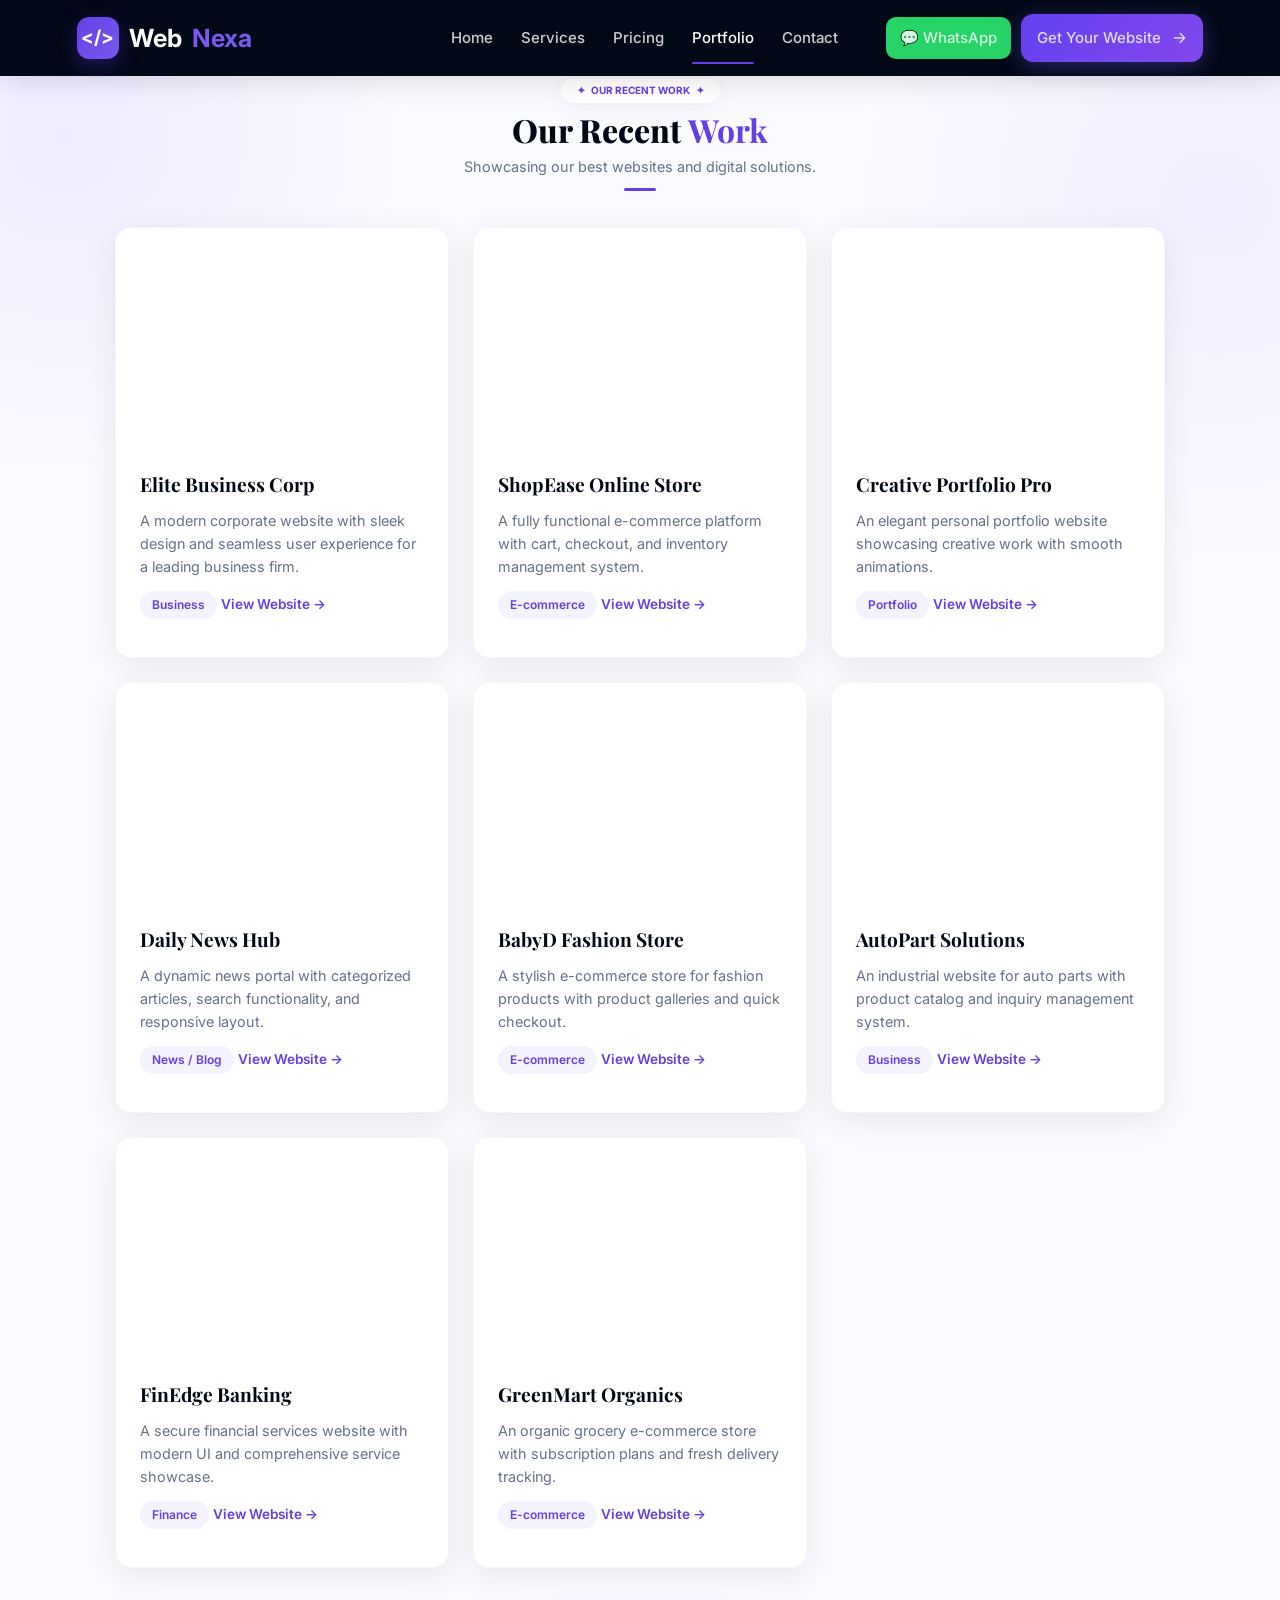
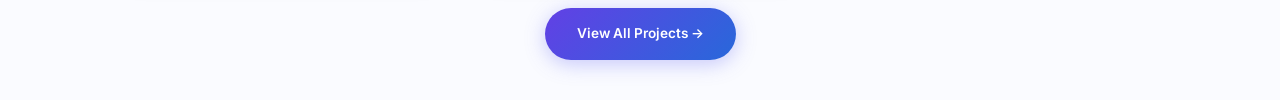
==== commit e172315b: "Fix missing Services and Pricing nav links" ====
--- a/portfolio.html
+++ b/portfolio.html
@@ -27,6 +27,8 @@
 
     <nav aria-label="Main navigation" id="mainNav">
         <a href="index.html">Home</a>
+        <a href="index.html#services">Services</a>
+        <a href="pricing.html">Pricing</a>
         <a href="portfolio.html" class="active">Portfolio</a>
         <a href="index.html#contact">Contact</a>
         
